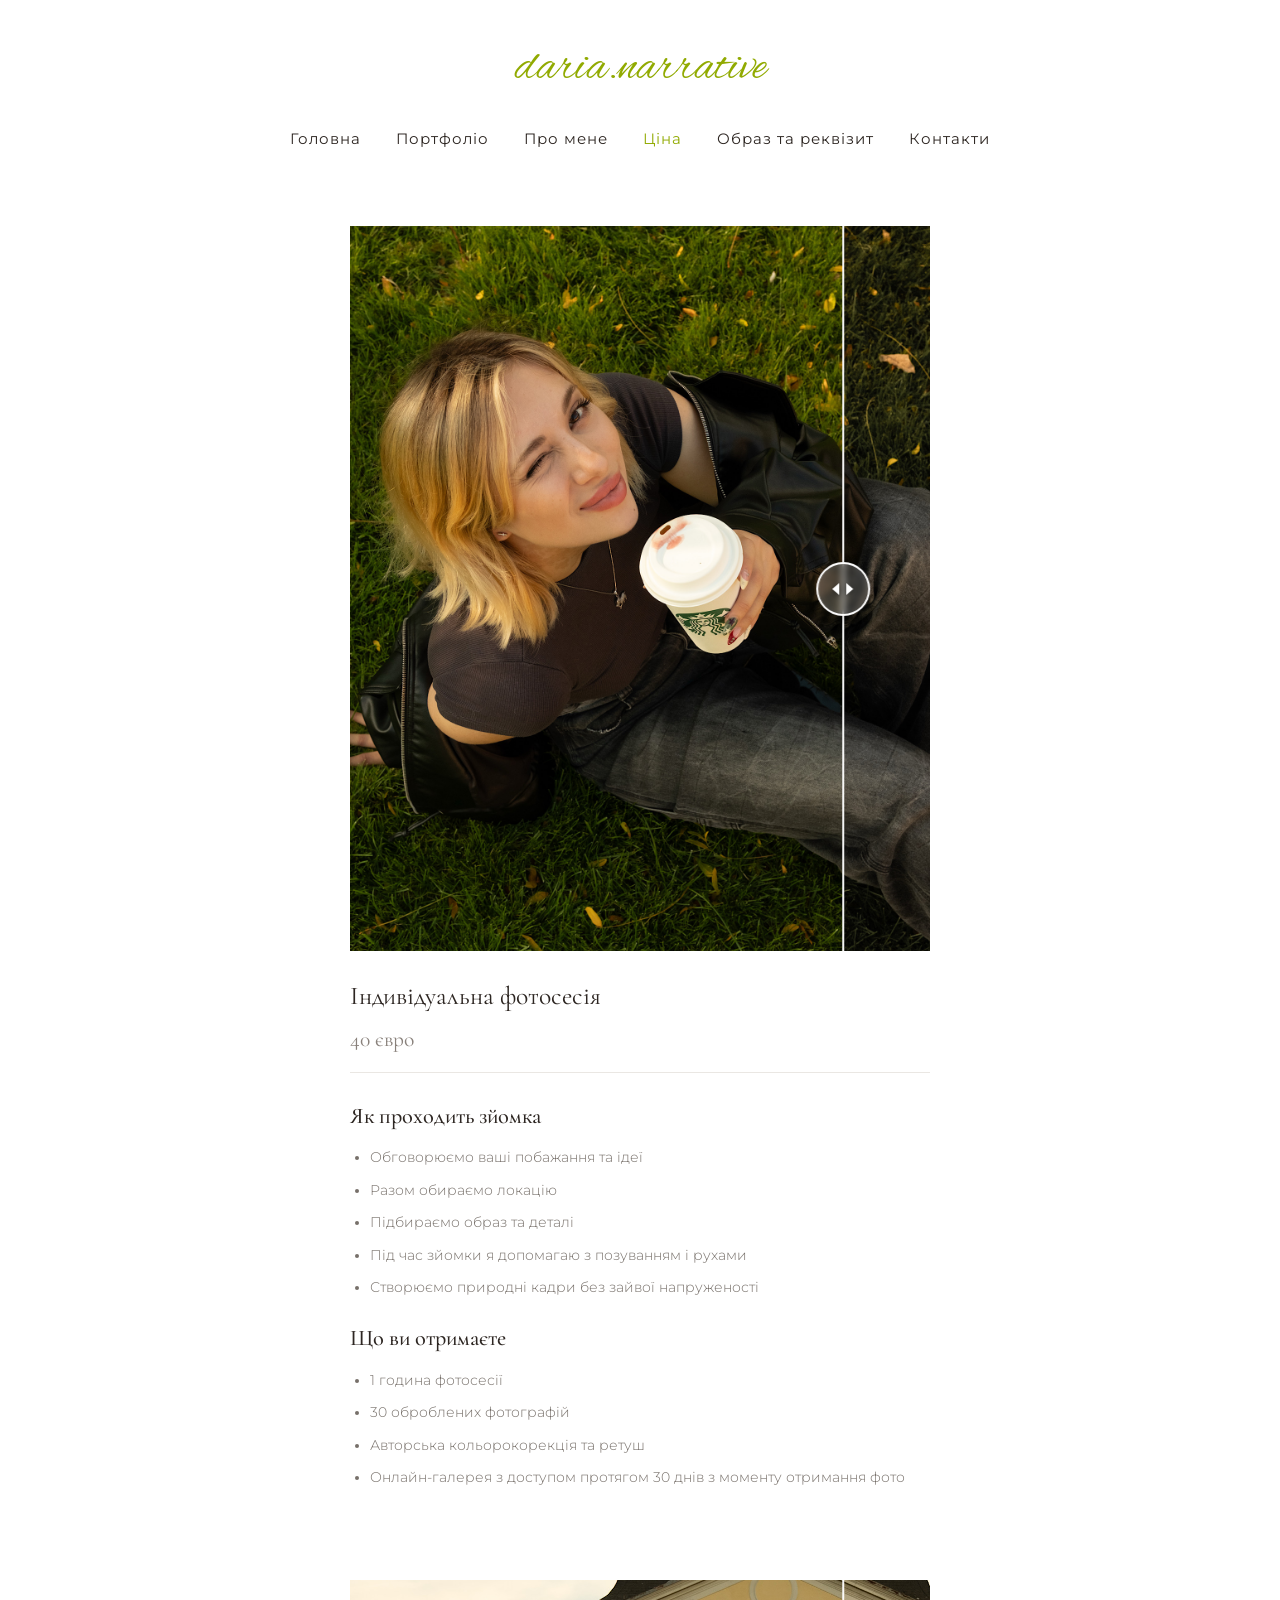
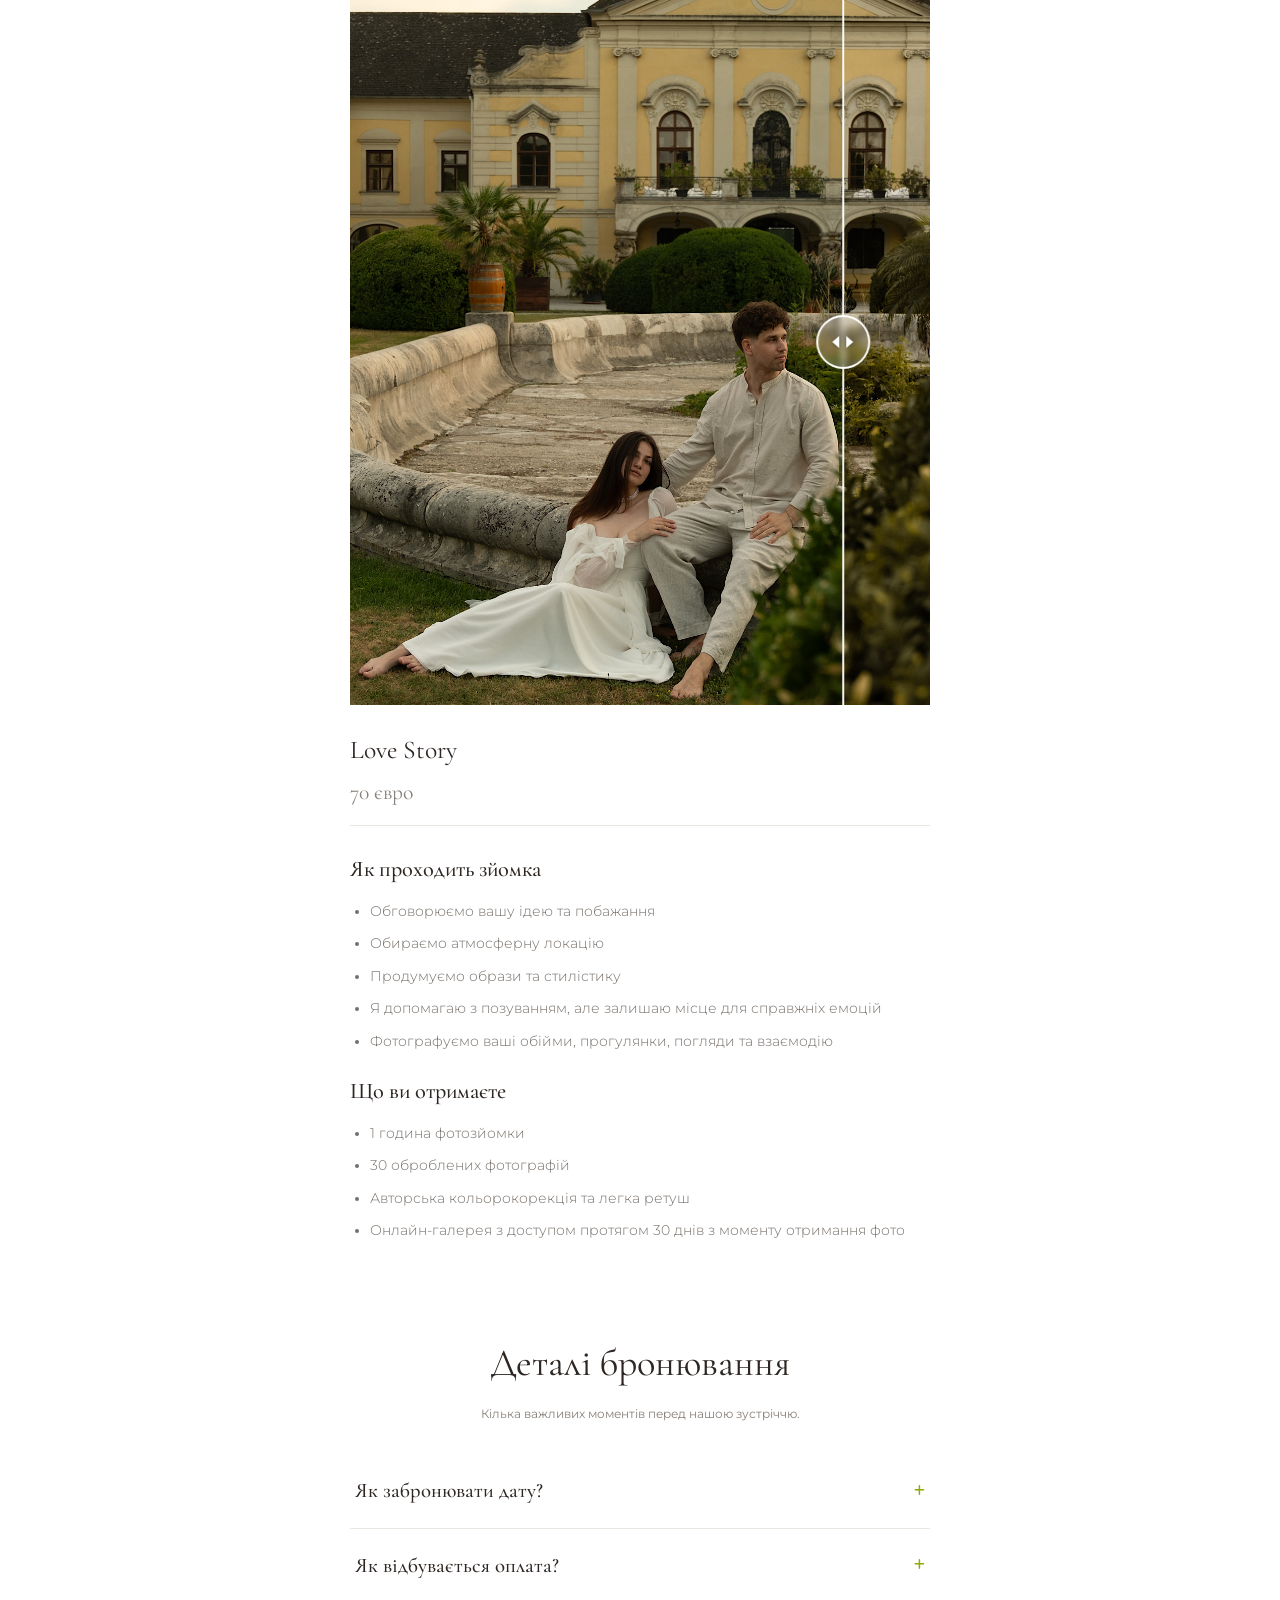
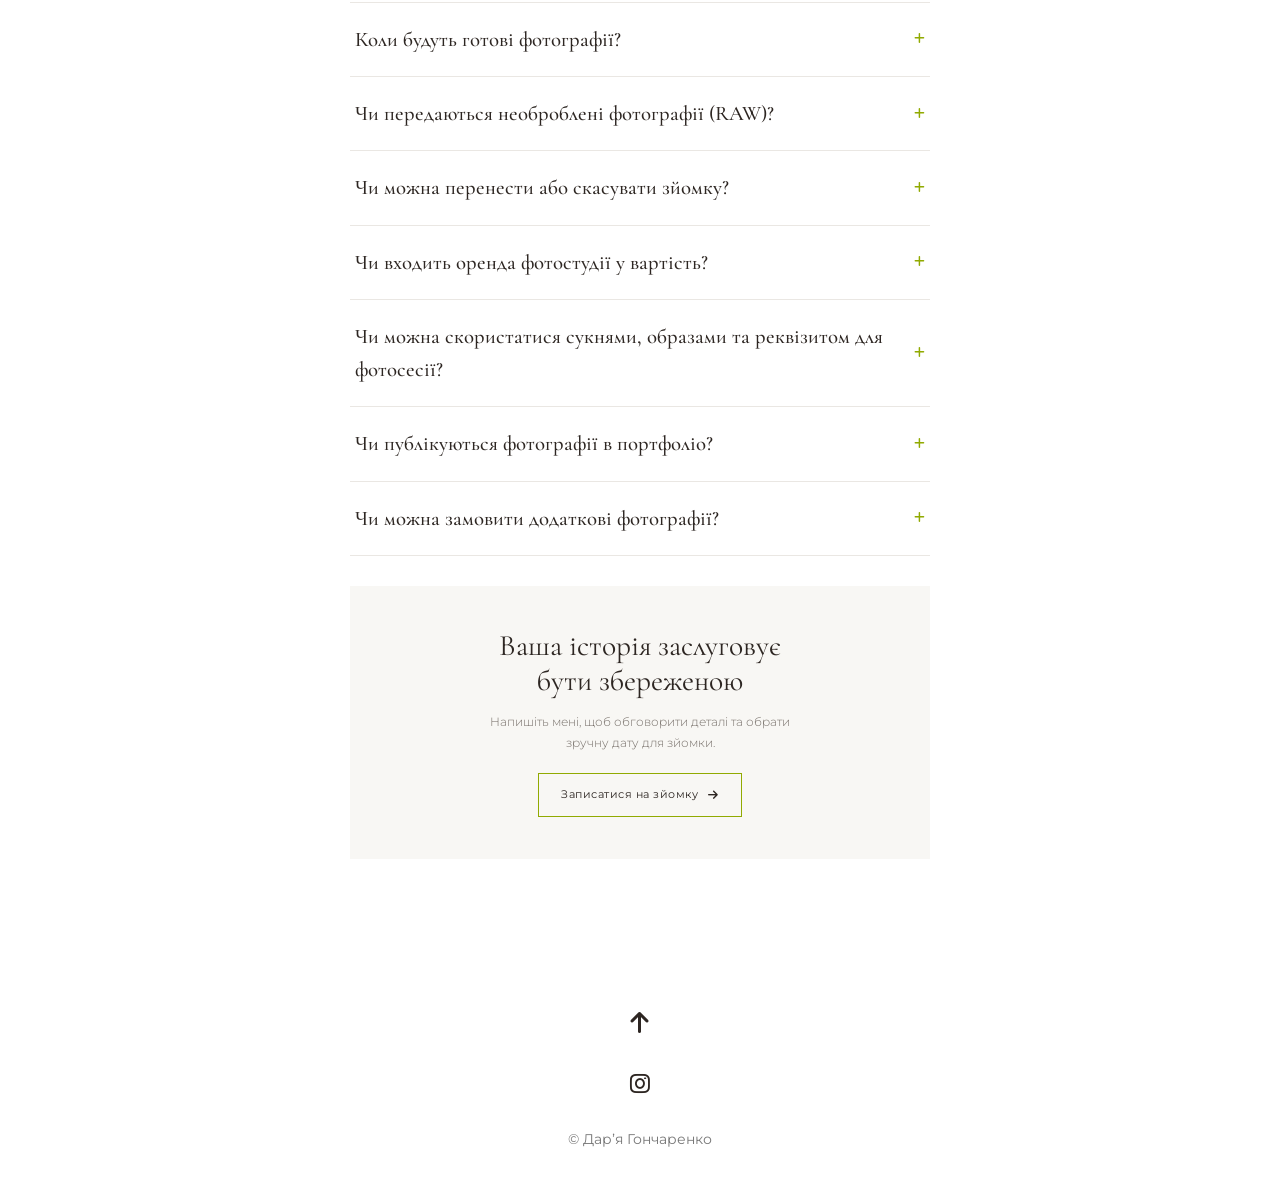
==== services.html @ 8e2edbeb "first commit" ====
<!DOCTYPE html>
<html lang="uk">
<head>
  <meta charset="UTF-8">
  <meta name="viewport" content="width=device-width, initial-scale=1.0">

  <meta name="description" content="Послуги та вартість фотозйомок Daria Narrative у Братиславі.">
  <meta name="theme-color" content="#FFFFFF">

  <title>daria.narrative — Послуги та ціни</title>

  <link rel="preconnect" href="https://fonts.googleapis.com">
  <link rel="preconnect" href="https://fonts.gstatic.com" crossorigin>

  <link href="https://fonts.googleapis.com/css2?family=Alex+Brush&family=Cormorant+Garamond:wght@400;500;600&family=Montserrat:wght@300;400;500;600&display=swap" rel="stylesheet">

  <link rel="stylesheet" href="https://cdnjs.cloudflare.com/ajax/libs/font-awesome/6.4.0/css/all.min.css">

  <link rel="stylesheet" href="services.css">
</head>

<body>

  <!-- HEADER -->
  <header class="header">
    <div class="header-container">

      <a href="index.html" class="logo">daria.narrative</a>

      <button
        class="menu-toggle"
        id="menuToggle"
        aria-label="Відкрити меню"
        aria-expanded="false"
        aria-controls="navOverlay"
      >
        <i class="fas fa-bars"></i>
      </button>

      <nav class="desktop-nav">
        <a href="index.html">Головна</a>
        <a href="portfolio.html">Портфоліо</a>
        <a href="about.html">Про мене</a>
        <a href="services.html" class="active">Ціна</a>
        <a href="dresses.html">Образ та реквізит</a>
        <a href="contacts.html">Контакти</a>
      </nav>

    </div>
  </header>

  <!-- MOBILE MENU -->
  <div class="nav-overlay" id="navOverlay">

    <button
      class="close-btn"
      id="closeMenu"
      aria-label="Закрити меню"
    >
      <i class="fas fa-times"></i>
    </button>

    <nav class="nav-links">
      <a href="index.html">Головна</a>
      <a href="portfolio.html">Портфоліо</a>
      <a href="about.html">Про мене</a>
      <a href="services.html">Ціна</a>
      <a href="dresses.html">Образ та реквізит</a>
      <a href="contacts.html">Контакти</a>
    </nav>

  </div>

  <!-- MAIN -->
  <main class="services-main">

    <!-- INDIVIDUAL PHOTOGRAPHY -->
    <section class="service-category">

      <!-- BEFORE / AFTER -->
      <div class="before-after" data-before-after>

        <img
          class="before-after__image before-after__image--after"
          src="Sofia-01-after.jpg"
          alt="Фотографія після професійної обробки"
          draggable="false"
        >

        <img
          class="before-after__image before-after__image--before"
          src="Sofia-02-before.jpg"
          alt="Оригінальна оригінальна фотографія до обробки"
          draggable="false"
        >

        <div class="before-after__divider">
          <div class="before-after__handle" aria-hidden="true">
            <span class="before-after__arrow before-after__arrow--left"></span>
            <span class="before-after__arrow before-after__arrow--right"></span>
          </div>
        </div>

        <input
          class="before-after__range"
          type="range"
          min="0"
          max="100"
          value="85"
          aria-label="Порівняти оригінальну фотографію та фотографію після обробки"
        >

      </div>

      <!-- DETAILS & PROCESS -->
      <div class="service-details-block">
        
        <div class="service-title-block">
          <div class="service-title-inline">
            <h2 class="section-title">Індивідуальна фотосесія</h2>
            <span class="category-start-price">40 євро</span>
          </div>
        </div>

        <h3 class="service-subtitle">Як проходить зйомка</h3>
        <ul class="service-list">
          <li>Обговорюємо ваші побажання та ідеї</li>
          <li>Разом обираємо локацію</li>
          <li>Підбираємо образ та деталі</li>
          <li>Під час зйомки я допомагаю з позуванням і рухами</li>
          <li>Створюємо природні кадри без зайвої напруженості</li>
        </ul>

        <h3 class="service-subtitle">Що ви отримаєте</h3>
        <ul class="service-list">
          <li>1 година фотосесії</li>
          <li>30 оброблених фотографій</li>
          <li>Авторська кольорокорекція та ретуш</li>
          <li>Онлайн-галерея з доступом протягом 30 днів з моменту отримання фото</li>
        </ul>
      </div>

    </section>

    <!-- LOVE STORY -->
    <section class="service-category">

      <!-- BEFORE / AFTER -->
      <div class="before-after" data-before-after>

        <img
          class="before-after__image before-after__image--after"
          src="Anna-before.jpg"
          alt="Романтична фотографія після обробки"
          draggable="false"
        >

        <img
          class="before-after__image before-after__image--before"
          src="Anna-after.jpg"
          alt="Оригінальна романтична фотографія до обробки"
          draggable="false"
        >

        <div class="before-after__divider">
          <div class="before-after__handle" aria-hidden="true">
            <span class="before-after__arrow before-after__arrow--left"></span>
            <span class="before-after__arrow before-after__arrow--right"></span>
          </div>
        </div>

        <input
          class="before-after__range"
          type="range"
          min="0"
          max="100"
          value="85"
          aria-label="Порівняти оригінальну фотографію та фотографію після обробки"
        >

      </div>

      <!-- DETAILS & PROCESS -->
      <div class="service-details-block">
        
        <div class="service-title-block">
          <div class="service-title-inline">
            <h2 class="section-title">Love Story</h2>
            <span class="category-start-price">70 євро</span>
          </div>
        </div>

        <h3 class="service-subtitle">Як проходить зйомка</h3>
        <ul class="service-list">
          <li>Обговорюємо вашу ідею та побажання</li>
          <li>Обираємо атмосферну локацію</li>
          <li>Продумуємо образи та стилістику</li>
          <li>Я допомагаю з позуванням, але залишаю місце для справжніх емоцій</li>
          <li>Фотографуємо ваші обійми, прогулянки, погляди та взаємодію</li>
        </ul>

        <h3 class="service-subtitle">Що ви отримаєте</h3>
        <ul class="service-list">
          <li>1 година фотозйомки</li>
          <li>30 оброблених фотографій</li>
          <li>Авторська кольорокорекція та легка ретуш</li>
          <li>Онлайн-галерея з доступом протягом 30 днів з моменту отримання фото</li>
        </ul>
      </div>
  </section>

    <!-- FAQ -->
    <section class="conditions-section">

      <h2 class="section-title">Деталі бронювання</h2>

      <p class="conditions-intro">
        Кілька важливих моментів перед нашою зустріччю.
      </p>

      <div class="faq-item">
        <div class="faq-title" role="button" tabindex="0" aria-expanded="false">
          <span>Як забронювати дату?</span>
          <i class="fas fa-plus" aria-hidden="true"></i>
        </div>
        <div class="faq-text" aria-hidden="true">
          Запис на фотосесію здійснюється через Instagram. Після узгодження дати та часу для підтвердження бронювання необхідно внести передоплату в розмірі 10 €
        </div>
      </div>

      <div class="faq-item">
        <div class="faq-title" role="button" tabindex="0" aria-expanded="false">
          <span>Як відбувається оплата?</span>
          <i class="fas fa-plus" aria-hidden="true"></i>
        </div>
        <div class="faq-text" aria-hidden="true">
          Для бронювання дати необхідно внести передоплату 10 €. Решту вартості ви оплачуєте після завершення зйомки — готівкою або переказом на картку, як вам зручніше
        </div>
      </div>

      <div class="faq-item">
        <div class="faq-title" role="button" tabindex="0" aria-expanded="false">
          <span>Коли будуть готові фотографії?</span>
          <i class="fas fa-plus" aria-hidden="true"></i>
        </div>
        <div class="faq-text" aria-hidden="true">
          Готові фотографії ви отримаєте протягом 14 днів після фотосесії через персональну онлайн-галерею. Доступ до галереї зберігається протягом 30 днів з моменту отримання фотографій
        </div>
      </div>

      <div class="faq-item">
        <div class="faq-title" role="button" tabindex="0" aria-expanded="false">
          <span>Чи передаються необроблені фотографії (RAW)?</span>
          <i class="fas fa-plus" aria-hidden="true"></i>
        </div>
        <div class="faq-text" aria-hidden="true">
          Відбір фотографій для обробки я здійснюю самостійно, орієнтуючись на якість кадру, емоції та цілісність фотосерії. Ви отримуєте готові фотографії в моєму авторському стилі. Необроблені файли (RAW) не передаються
        </div>
      </div>
<div class="faq-item">
        <div class="faq-title" role="button" tabindex="0" aria-expanded="false">
          <span>Чи можна перенести або скасувати зйомку?</span>
          <i class="fas fa-plus" aria-hidden="true"></i>
        </div>
        <div class="faq-text" aria-hidden="true">
          Перенести фотосесію можна один раз, попередивши мене не пізніше ніж за 24 години до її початку.

У разі скасування бронювання або неявки передоплата в розмірі 10 € не повертається.

Якщо перенесення або скасування відбувається з мого боку, передоплата повертається або переноситься на іншу дату за вашим бажанням
        </div>
      </div>
      <div class="faq-item">
        <div class="faq-title" role="button" tabindex="0" aria-expanded="false">
          <span>Чи входить оренда фотостудії у вартість?</span>
          <i class="fas fa-plus" aria-hidden="true"></i>
        </div>
        <div class="faq-text" aria-hidden="true">
          Оренда фотостудії не входить у вартість фотосесії та оплачується окремо. За потреби я допоможу підібрати студію відповідно до ваших побажань та забронювати зручний час
        </div>
      </div>
      
      <div class="faq-item">
        <div class="faq-title" role="button" tabindex="0" aria-expanded="false">
          <span>Чи можна скористатися сукнями, образами та реквізитом для фотосесії?</span>
          <i class="fas fa-plus" aria-hidden="true"></i>
        </div>
        <div class="faq-text" aria-hidden="true">
          Так! Усі сукні, образи та реквізит, представлені на цій сторінці, наразі доступні для вас безкоштовно. Ви можете обрати те, що вам до вподоби, та заздалегідь узгодити свій вибір під час бронювання фотосесії.
        </div>
      </div>
      
      
            <div class="faq-item">
        <div class="faq-title" role="button" tabindex="0" aria-expanded="false">
          <span>Чи публікуються фотографії в портфоліо?</span>
          <i class="fas fa-plus" aria-hidden="true"></i>
        </div>
        <div class="faq-text" aria-hidden="true">
          Фотографії можуть публікуватися в моєму портфоліо та соціальних мережах. Якщо ви не бажаєте, щоб ваші фотографії використовувалися з цією метою, будь ласка, повідомте мені про це під час бронювання
        </div>
      </div>
            <div class="faq-item">
        <div class="faq-title" role="button" tabindex="0" aria-expanded="false">
          <span>Чи можна замовити додаткові фотографії?</span>
          <i class="fas fa-plus" aria-hidden="true"></i>
        </div>
        <div class="faq-text" aria-hidden="true">
          Так, ви можете замовити додаткові фотографії понад кількість, передбачену обраним пакетом. Вартість одного додаткового обробленого фото — 1 €
        </div>
      </div>
           
    </section>

    <!-- BOOKING -->
    <section class="booking-section">

      <h2>Ваша історія заслуговує бути збереженою</h2>

      <p>
        Напишіть мені, щоб обговорити деталі
        та обрати зручну дату для зйомки.
      </p>

      <a href="contacts.html" class="booking-button">
        Записатися на зйомку
        <i class="fas fa-arrow-right"></i>
      </a>

    </section>

  </main>

  <!-- FOOTER -->

  <!-- FOOTER -->
  <footer class="footer">

    <button class="scroll-top-btn" id="scrollTop" aria-label="Нагору">
      <i class="fas fa-arrow-up"></i>
    </button>

    <div class="social-links">
      <a href="https://www.instagram.com/daria.narrative/" target="_blank" rel="noopener noreferrer" aria-label="Instagram">
        <i class="fab fa-instagram"></i>
      </a>
    </div>

    <p class="copyright">© Дарʼя Гончаренко</p>

  </footer>

  <script src="services.js"></script>

</body>
</html>
---- services.css ----
/* ========================================== */
/* 1. СКИДАННЯ ТА БАЗОВІ СТИЛІ                */
/* ========================================== */

* {
  box-sizing: border-box;
  margin: 0;
  padding: 0;
}

html {
  scroll-behavior: smooth;
}

body {
  background-color: #FFFFFF;
  color: #2D2622;
  font-family: 'Montserrat', sans-serif;
  line-height: 1.6;
  overflow-x: hidden;
}

a {
  text-decoration: none;
  color: inherit;
}

img {
  max-width: 100%;
  height: auto;
  display: block;
}

/* ========================================== */
/* 2. ШАПКА ТА МЕНЮ                           */
/* ========================================== */

.header {
  position: relative;
  width: 100%;
  background-color: #FFFFFF;
  padding: 30px 20px 20px;
  z-index: 1000;
  display: flex;
  flex-direction: column;
  align-items: center;
  justify-content: center;
}

.header-container {
  max-width: 1200px;
  margin: 0 auto;
  display: flex;
  flex-direction: column;
  align-items: center;
  justify-content: center;
  width: 100%;
}

.logo {
  font-family: 'Alex Brush', cursive;
  font-size: 3rem;
  color: #91aa01;
  text-align: center;
  margin-bottom: 20px;
}

.menu-toggle {
  display: none;
}

.desktop-nav {
  display: flex !important;
  flex-direction: row;
  list-style: none;
  gap: 35px;
  justify-content: center;
  align-items: center;
  padding: 0;
  margin: 0;
  width: 100%;
}

.desktop-nav a {
  font-size: 0.95rem;
  letter-spacing: 1px;
  color: #2D2622;
  transition: color 0.3s ease;
}

.desktop-nav a:hover,
.desktop-nav a.active {
  color: #91aa01;
}

/* ========================================== */
/* 3. МОБІЛЬНЕ МЕНЮ                           */
/* ========================================== */

.nav-overlay {
  position: fixed;
  inset: 0;
  width: 100%;
  height: 100vh;
  background-color: #FFFFFF;
  display: flex;
  flex-direction: column;
  justify-content: center;
  align-items: center;
  z-index: 3500;
  opacity: 0;
  pointer-events: none;
  transition: opacity 0.3s ease;
}

.nav-overlay.active {
  opacity: 1;
  pointer-events: all;
}

.nav-overlay .close-btn {
  position: absolute;
  top: 20px;
  right: 25px;
  background: none;
  border: none;
  font-size: 2.5rem;
  cursor: pointer;
  color: #2D2622;
}

.nav-links {
  display: flex;
  flex-direction: column;
  align-items: center;
  gap: 18px;
}

.nav-links a {
  font-family: 'Cormorant Garamond', serif;
  font-size: 1.8rem;
  letter-spacing: 1px;
  color: #2D2622;
  transition: color 0.3s ease;
}

.nav-links a:hover,
.nav-links a.active {
  color: #91aa01;
}

/* ========================================== */
/* 4. ОСНОВНА СТОРІНКА                        */
/* ========================================== */

.services-main {
  width: 100%;
  max-width: 620px;
  padding: 55px 20px 60px;
  margin: 0 auto;
  text-align: center;
}

/* ========================================== */
/* 5. ВСТУПНИЙ БЛОК                           */
/* ========================================== */

.services-intro {
  padding: 30px 0 65px;
}

.intro-label,
.booking-label {
  display: block;
  font-size: 0.65rem;
  letter-spacing: 3px;
  color: #91aa01;
  margin-bottom: 18px;
}

.main-title {
  font-family: 'Cormorant Garamond', serif;
  font-size: 3rem;
  font-weight: 400;
  line-height: 1.1;
  color: #2D2622;
}

.intro-text {
  max-width: 390px;
  margin: 20px auto 0;
  font-size: 0.9rem;
  line-height: 1.9;
  font-weight: 300;
  color: #716963;
}

.intro-line {
  width: 45px;
  height: 1px;
  background: #91aa01;
  margin: 30px auto 0;
}

/* ========================================== */
/* 6. КАТЕГОРІЇ ФОТОЗЙОМКИ                    */
/* ========================================== */

.service-category {
  margin-bottom: 90px;
  text-align: left;
}

.category-heading {
  text-align: center;
  margin-bottom: 25px;
}

.category-number {
  display: block;
  font-family: 'Cormorant Garamond', serif;
  font-size: 1rem;
  color: #91aa01;
  margin-bottom: 8px;
  letter-spacing: 2px;
}

.category-heading .section-title {
  font-family: 'Cormorant Garamond', serif;
  font-size: 2.5rem;
  font-weight: 400;
  color: #2D2622;
  margin: 0 0 10px;
}

.category-description {
  max-width: 400px;
  margin: 0 auto;
  color: #77706a;
  font-size: 0.83rem;
  line-height: 1.8;
  font-weight: 300;
}

/* ========================================== */
/* ДОДАТКОВІ БЛОКИ ОПИСУ ПРОЦЕСУ ТА УМОВ      */
/* ========================================== */

.service-details-block {
  margin: 25px 0 35px;
  text-align: left;
}

/* Блок назви та ціни як на зразку */
.service-title-block {
  text-align: left;
  margin-bottom: 25px;
  border-bottom: 1px solid #eae7e3;
  padding-bottom: 15px;
}

.service-title-inline {
  display: flex;
  flex-direction: column; /* Змінює напрямок з рядка на стовпчик */
  align-items: flex-start; /* Вирівнює все по лівому краю */
  gap: 5px; /* Невеликий відступ між назвою та ціною */
  width: 100%;
}


.service-title-block .section-title {
  font-family: 'Cormorant Garamond', serif;
  font-size: 1.6rem;
  font-weight: 400;
  color: #2D2622;
  margin: 0;
  flex: 1;
}

.category-start-price {
  font-family: 'Cormorant Garamond', serif;
  font-size: 1.35rem;
  font-weight: 400;
  color: #89817b;
  white-space: nowrap;
}

.service-subtitle {
  font-family: 'Cormorant Garamond', serif;
  font-size: 1.4rem;
  font-weight: 500;
  color: #2D2622;
  margin: 20px 0 12px;
}

.service-list {
  list-style-type: disc;
  padding-left: 20px;
  color: #77706a;
  font-size: 0.85rem;
  line-height: 1.8;
  font-weight: 300;
}

.service-list li {
  margin-bottom: 8px;
}

/* ========================================== */
/* 7. ВАРТІСТЬ ПОСЛУГ                         */
/* ========================================== */

.pricing-list {
  width: 100%;
}

.price-row {
  display: flex;
  justify-content: space-between;
  align-items: center;
  gap: 15px;
  padding: 19px 5px;
  border-bottom: 1px solid #eae7e3;
}

.price-row:first-child {
  border-top: 1px solid #eae7e3;
}

.price-details {
  text-align: left;
}

.price-details h3 {
  font-family: 'Cormorant Garamond', serif;
  font-size: 1.45rem;
  font-weight: 500;
  color: #2D2622;
  margin-bottom: 4px;
}

.price-details p {
  font-size: 0.72rem;
  color: #89817b;
  font-weight: 300;
}

.price-value {
  font-family: 'Cormorant Garamond', serif;
  font-size: 1.8rem;
  font-weight: 500;
  color: #2D2622;
  white-space: nowrap;
}

/* ========================================== */
/* 8. БЛОК ЗАПИСУ НА ЗЙОМКУ                  */
/* ========================================== */

.booking-section {
  padding: 42px 18px;
  margin: 30px 0 50px;
  background: #f8f7f4;
  text-align: center;
}

.booking-section h2 {
  font-family: 'Cormorant Garamond', serif;
  font-size: 1.85rem;
  line-height: 1.2;
  font-weight: 400;
  max-width: 320px;
  margin: 0 auto 12px;
  color: #2D2622;
}

.booking-section p {
  max-width: 300px;
  margin: 0 auto 20px;
  color: #77706a;
  font-size: 0.78rem;
  line-height: 1.7;
  font-weight: 300;
}

.booking-button {
  display: inline-flex;
  align-items: center;
  justify-content: center;
  gap: 10px;
  padding: 12px 22px;
  border: 1px solid #91aa01;
  color: #2D2622;
  background: transparent;
  font-size: 0.7rem;
  letter-spacing: 0.5px;
  transition: 0.3s ease;
}

.booking-button:hover {
  background: #91aa01;
  color: #FFFFFF;
}

.booking-button i {
  font-size: 0.7rem;
}

/* ========================================== */
/* 9. УМОВИ СПІВПРАЦІ / FAQ                  */
/* ========================================== */

.conditions-section {
  margin-top: 30px;
  text-align: left;
}

.conditions-section > .section-title {
  font-family: 'Cormorant Garamond', serif;
  text-align: center;
  font-size: 2.4rem;
  font-weight: 400;
  margin: 0 0 10px;
}

.conditions-intro {
  text-align: center;
  font-size: 0.78rem;
  color: #89817b;
  margin: 10px 0 30px;
}

.conditions-section .faq-item {
  margin-bottom: 0;
  border-bottom: 1px solid #eae7e3;
}

.conditions-section .faq-title {
  display: flex;
  justify-content: space-between;
  align-items: center;
  gap: 15px;
  padding: 20px 5px;
  font-family: 'Cormorant Garamond', serif;
  font-size: 1.3rem;
  font-weight: 500;
  color: #2D2622;
  cursor: pointer;
  user-select: none;
  -webkit-tap-highlight-color: transparent;
}

.conditions-section .faq-title:focus-visible {
  outline: 2px solid #91aa01;
  outline-offset: 4px;
}

.conditions-section .faq-title i {
  color: #91aa01;
  font-size: 0.75rem;
  flex-shrink: 0;
  transition: transform 0.3s ease;
}

.conditions-section .faq-text {
  display: block;
  max-height: 0;
  overflow: hidden;
  padding: 0 5px;
  opacity: 0;
  color: #77706a;
  font-size: 0.78rem;
  line-height: 1.8;
  font-weight: 300;
  transition:
    max-height 0.45s ease,
    opacity 0.3s ease,
    padding 0.3s ease;
}

.conditions-section .faq-item.active .faq-text {
  max-height: 500px;
  padding: 0 5px 20px;
  opacity: 1;
}

@media (prefers-reduced-motion: reduce) {
  .conditions-section .faq-text,
  .conditions-section .faq-title i {
    transition: none;
  }
}

/* ========================================== */
/* 10. КНОПКА ТА ПІДНІЖОК                    */
/* ========================================== */

.action-btn-wrapper {
  text-align: center;
  margin-top: 50px;
  margin-bottom: 20px;
}

.btn-border {
  display: inline-block;
  padding: 12px 35px;
  border: 1px solid #2D2622;
  color: #2D2622;
  background-color: #FFFFFF;
  font-size: 0.9rem;
  letter-spacing: 1px;
  transition: background 0.3s, color 0.3s;
  border-radius: 0;
}

.btn-border:hover {
  background-color: #2D2622;
  color: #FFFFFF;
}

.footer {
  padding: 40px 20px 30px;
  text-align: center;
}

.scroll-top-btn {
  background: none;
  border: none;
  font-size: 1.5rem;
  cursor: pointer;
  margin-bottom: 30px;
  color: #2D2622;
}

.social-links {
  display: flex;
  justify-content: center;
  gap: 25px;
  margin-bottom: 25px;
}

.social-links a {
  font-size: 1.4rem;
  color: #2D2622;
}

.copyright {
  font-size: 0.9rem;
  color: #777;
}

/* ========================================== */
/* 11. АДАПТИВНІСТЬ                           */
/* ========================================== */

@media (max-width: 768px) {

  .header {
    position: fixed;
    top: 0;
    left: 0;
    width: 100%;
    flex-direction: row;
    justify-content: space-between;
    align-items: center;
    padding: 15px 20px;
    background-color: rgba(255, 255, 255, 0.95);
    backdrop-filter: blur(8px);
    z-index: 3000;
  }

  .header-container {
    flex-direction: row;
    justify-content: space-between;
  }

  .logo {
    font-size: 2.2rem;
    margin-bottom: 0;
    text-align: left;
  }

  .menu-toggle {
    display: block !important;
    background: none;
    border: none;
    font-size: 1.5rem;
    cursor: pointer;
    color: #2D2622;
  }

  .desktop-nav {
    display: none !important;
  }

  .services-main {
    padding: 85px 20px 55px;
  }

  .services-intro {
    padding: 25px 0 55px;
  }

  .main-title {
    font-size: 2.55rem;
  }

  .service-category {
    margin-bottom: 75px;
  }

  .category-heading .section-title {
    font-size: 2.2rem;
  }

  .booking-section {
    padding: 40px 16px;
    margin: 25px -20px 45px;
  }

  .booking-section h2 {
    font-size: 1.8rem;
  }
}

/* ========================================== */
/* 12. МАЛЕНЬКІ ЕКРАНИ                        */
/* ========================================== */

@media (max-width: 380px) {

  .services-main {
    padding-left: 16px;
    padding-right: 16px;
  }

  .main-title {
    font-size: 2.25rem;
  }

  .category-heading .section-title {
    font-size: 2rem;
  }

  .price-details h3 {
    font-size: 1.3rem;
  }

  .price-details p {
    font-size: 0.66rem;
  }

  .price-value {
    font-size: 1.6rem;
  }
}

/* ========================================== */
/* 13. BEFORE / AFTER — НОВИЙ ПОВЗУНОК       */
/* ========================================== */

.before-after {
  --position: 85%;

  position: relative;
  width: 100%;
  aspect-ratio: 4 / 5;

  overflow: hidden;
  background: #f3f0eb;

  margin: 0 0 25px;

  user-select: none;
  -webkit-user-select: none;

  touch-action: pan-y;
}

/* ФОТОГРАФІЇ */

.before-after__image {
  position: absolute;
  inset: 0;

  width: 100%;
  height: 100%;
  max-width: none;

  object-fit: cover;
  object-position: center;

  pointer-events: none;
  -webkit-user-drag: none;
}

.before-after__image--after {
  z-index: 1;
}

.before-after__image--before {
  z-index: 2;

  clip-path: inset(
    0 calc(100% - var(--position)) 0 0
  );
}

/* ВЕРТИКАЛЬНА ЛІНІЯ */

.before-after__divider {
  position: absolute;

  z-index: 5;

  top: 0;
  bottom: 0;
  left: var(--position);

  width: 1.5px;

  background: rgba(255, 255, 255, 0.95);

  transform: translateX(-50%);

  pointer-events: none;
}

/* КРУГЛИЙ ПОВЗУНОК */

.before-after__handle {
  position: absolute;

  top: 50%;
  left: 50%;

  width: 54px;
  height: 54px;

  display: flex;
  align-items: center;
  justify-content: center;
  gap: 7px;

  transform: translate(-50%, -50%);

  border: 2px solid rgba(255, 255, 255, 0.98);
  border-radius: 50%;

  background: rgba(255, 255, 255, 0.16);

  backdrop-filter: blur(3px);
  -webkit-backdrop-filter: blur(3px);

  box-shadow:
    0 2px 12px rgba(0, 0, 0, 0.15),
    inset 0 0 8px rgba(255, 255, 255, 0.12);

  pointer-events: none;
}

/* ЛІВА СТРІЛКА */

.before-after__arrow {
  display: block;

  width: 0;
  height: 0;

  flex-shrink: 0;
}

.before-after__arrow--left {
  border-top: 6px solid transparent;
  border-bottom: 6px solid transparent;
  border-right: 7px solid #FFFFFF;

  margin-left: -2px;

  filter: drop-shadow(0 1px 2px rgba(0, 0, 0, 0.3));
}

/* ПРАВА СТРІЛКА */

.before-after__arrow--right {
  border-top: 6px solid transparent;
  border-bottom: 6px solid transparent;
  border-left: 7px solid #FFFFFF;

  margin-right: -2px;

  filter: drop-shadow(0 1px 2px rgba(0, 0, 0, 0.3));
}

/* ПРОЗОРИЙ ПОВЗУНОК */

.before-after__range {
  position: absolute;

  z-index: 10;

  inset: 0;

  width: 100%;
  height: 100%;

  margin: 0;
  padding: 0;

  opacity: 0;

  cursor: ew-resize;

  -webkit-appearance: none;
  appearance: none;

  touch-action: pan-y;
}

.before-after__range:focus-visible {
  outline: 2px solid #91aa01;
  outline-offset: -4px;
}

/* ЕФЕКТ ПРИ НАВЕДЕННІ */

@media (hover: hover) {

  .before-after__handle {
    transition:
      background 0.25s ease,
      box-shadow 0.25s ease;
  }

  .before-after:hover .before-after__handle {
    background: rgba(255, 255, 255, 0.25);

    box-shadow:
      0 3px 16px rgba(0, 0, 0, 0.2),
      inset 0 0 10px rgba(255, 255, 255, 0.2);
  }

}

/* МОБІЛЬНА ВЕРСІЯ */

@media (max-width: 600px) {

  .before-after {
    aspect-ratio: 4 / 5;
    margin-bottom: 25px;
  }

  .before-after__handle {
    width: 48px;
    height: 48px;
    gap: 6px;
  }

  .before-after__arrow--left {
    border-top-width: 5px;
    border-bottom-width: 5px;
    border-right-width: 6px;
  }

  .before-after__arrow--right {
    border-top-width: 5px;
    border-bottom-width: 5px;
    border-left-width: 6px;
  }

}

/* ========================================== */
/* 14. ПОВАГА ДО НАЛАШТУВАНЬ АНІМАЦІЇ        */
/* ========================================== */

@media (prefers-reduced-motion: reduce) {

  .before-after *,
  .before-after *::before,
  .before-after *::after {
    animation: none !important;
    transition: none !important;
  }

}
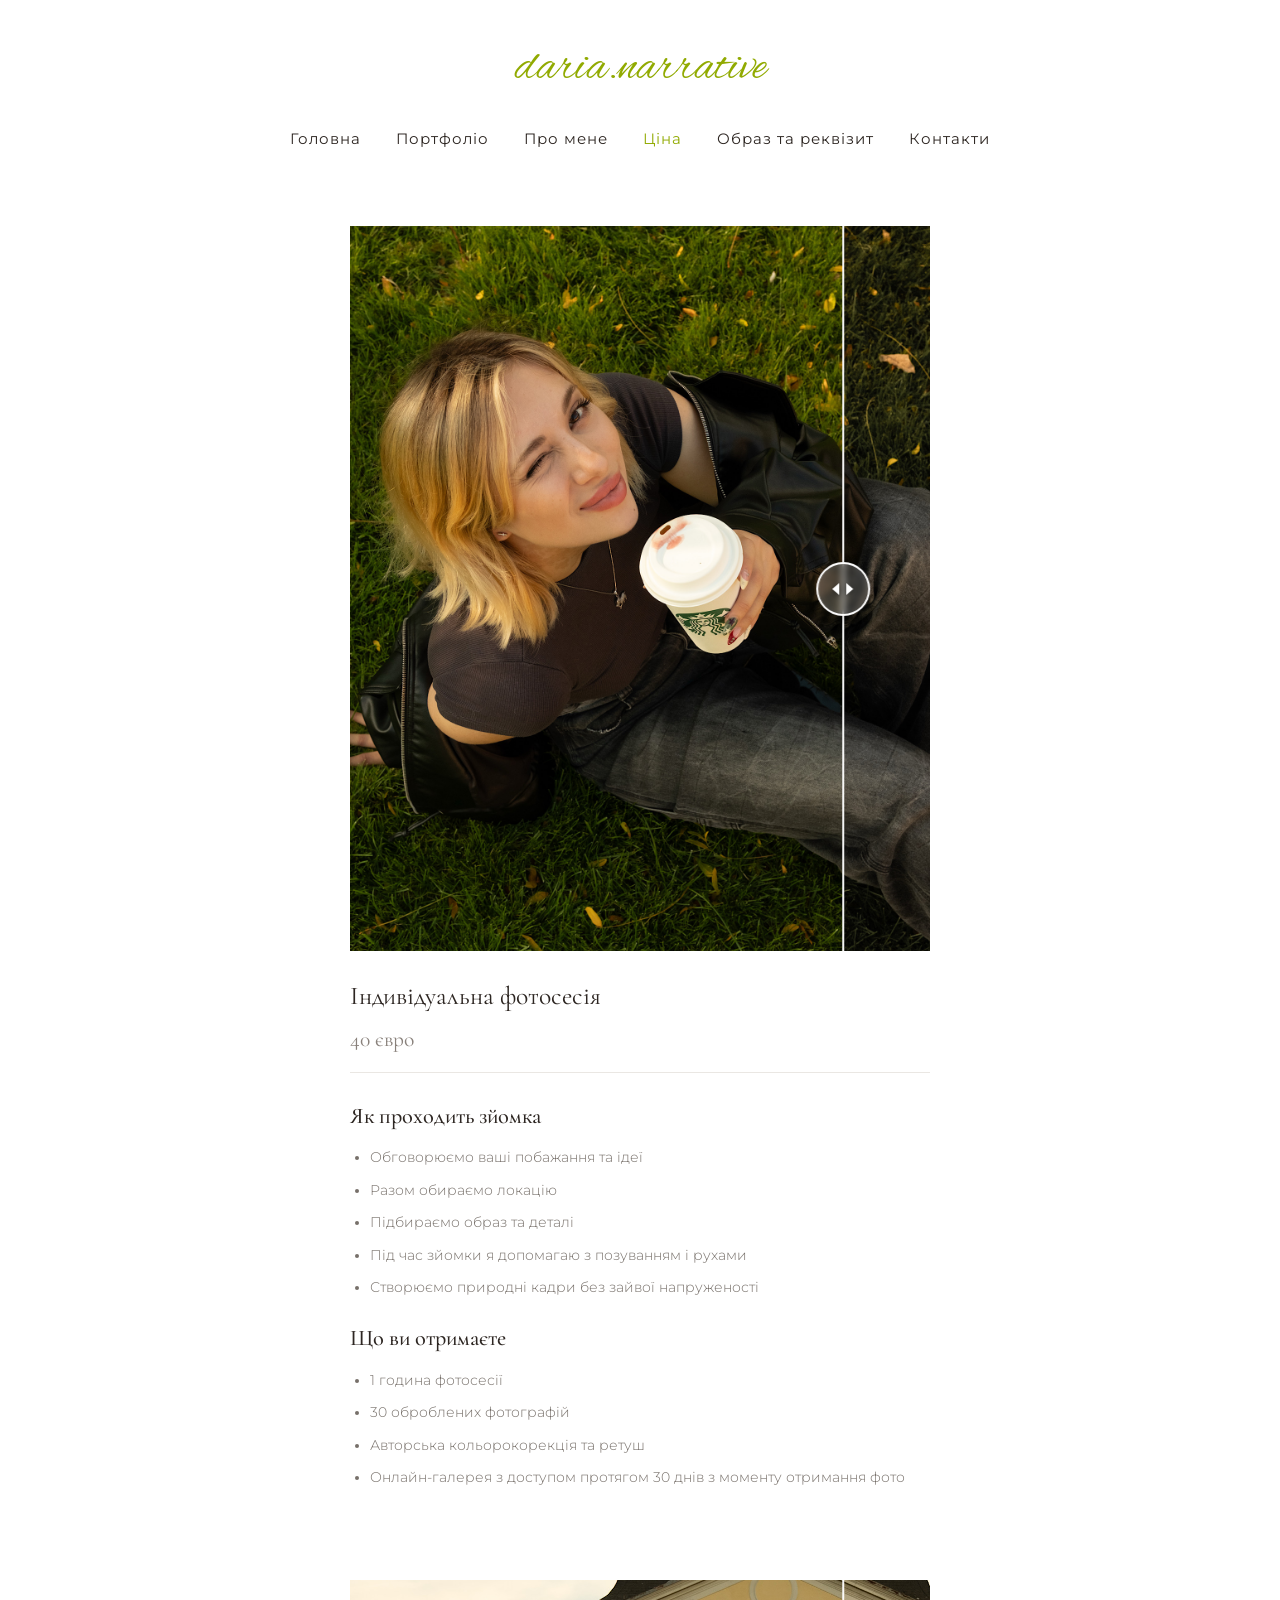
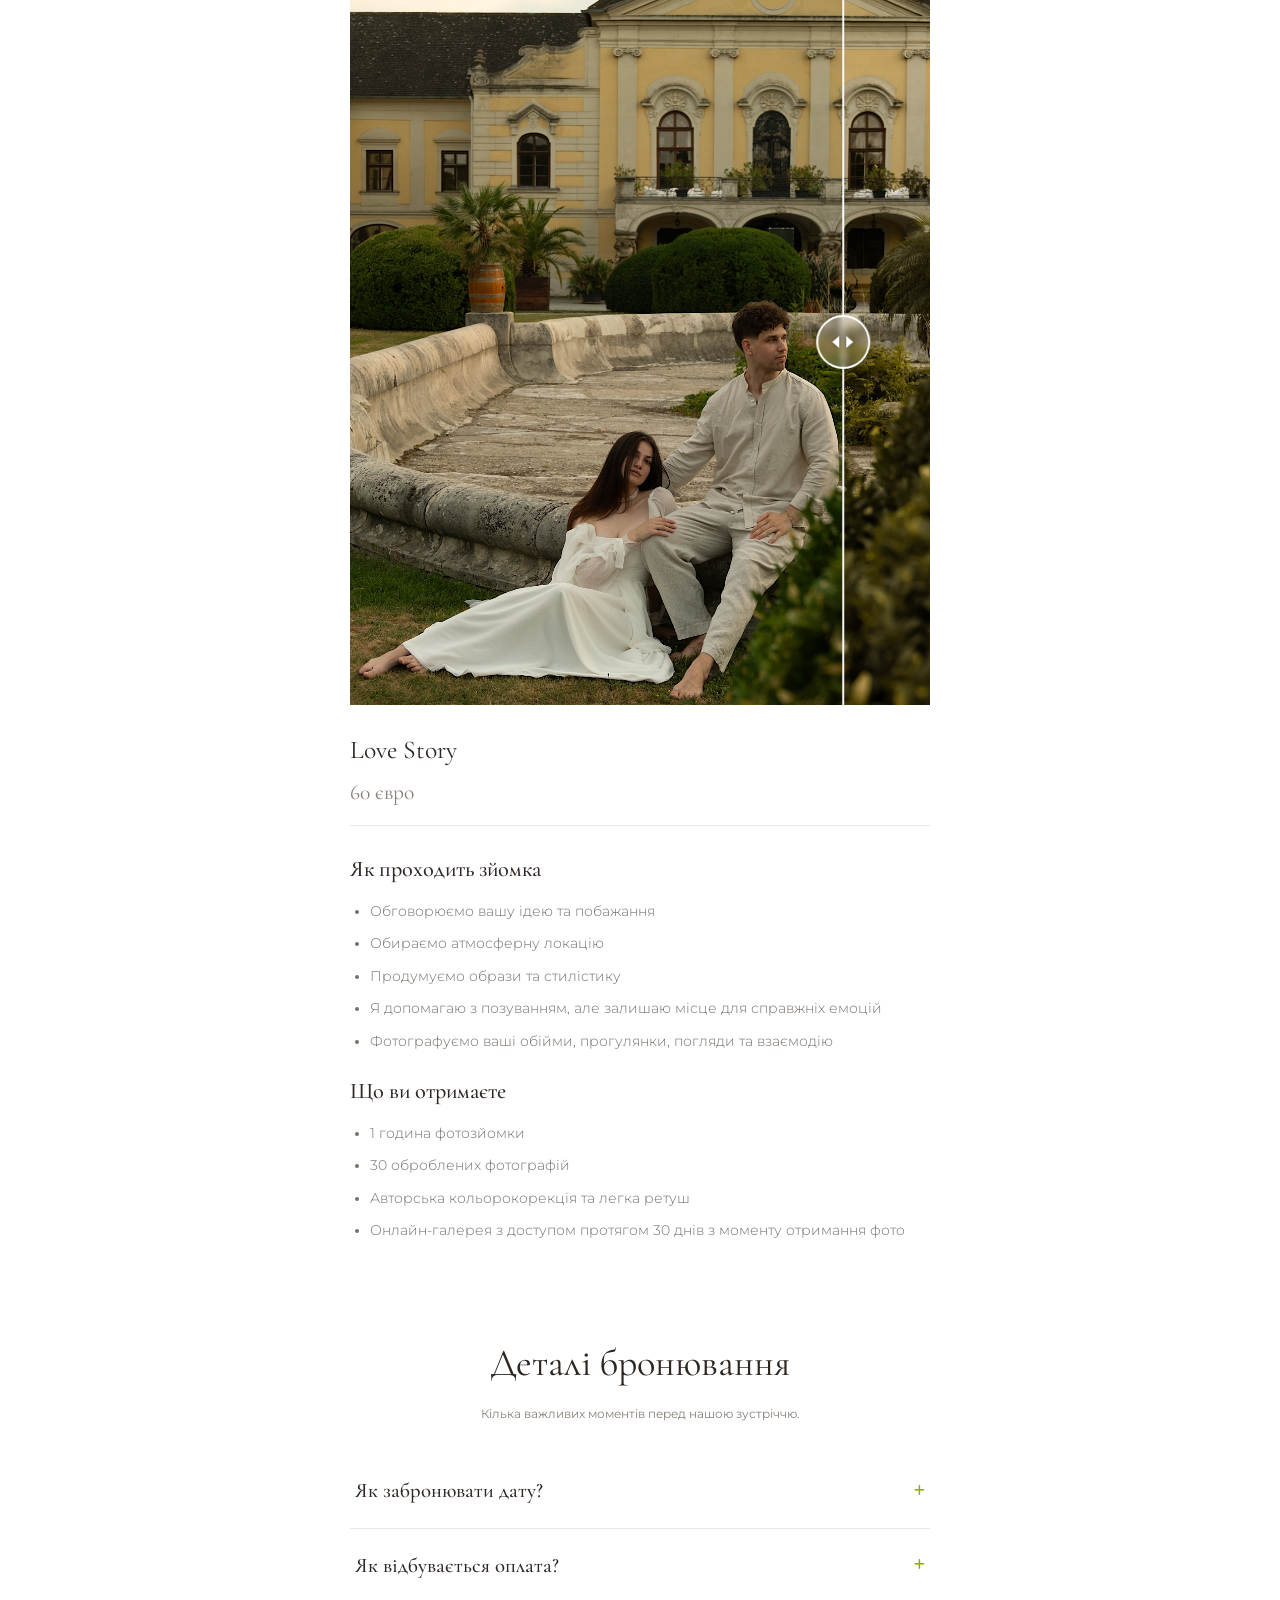
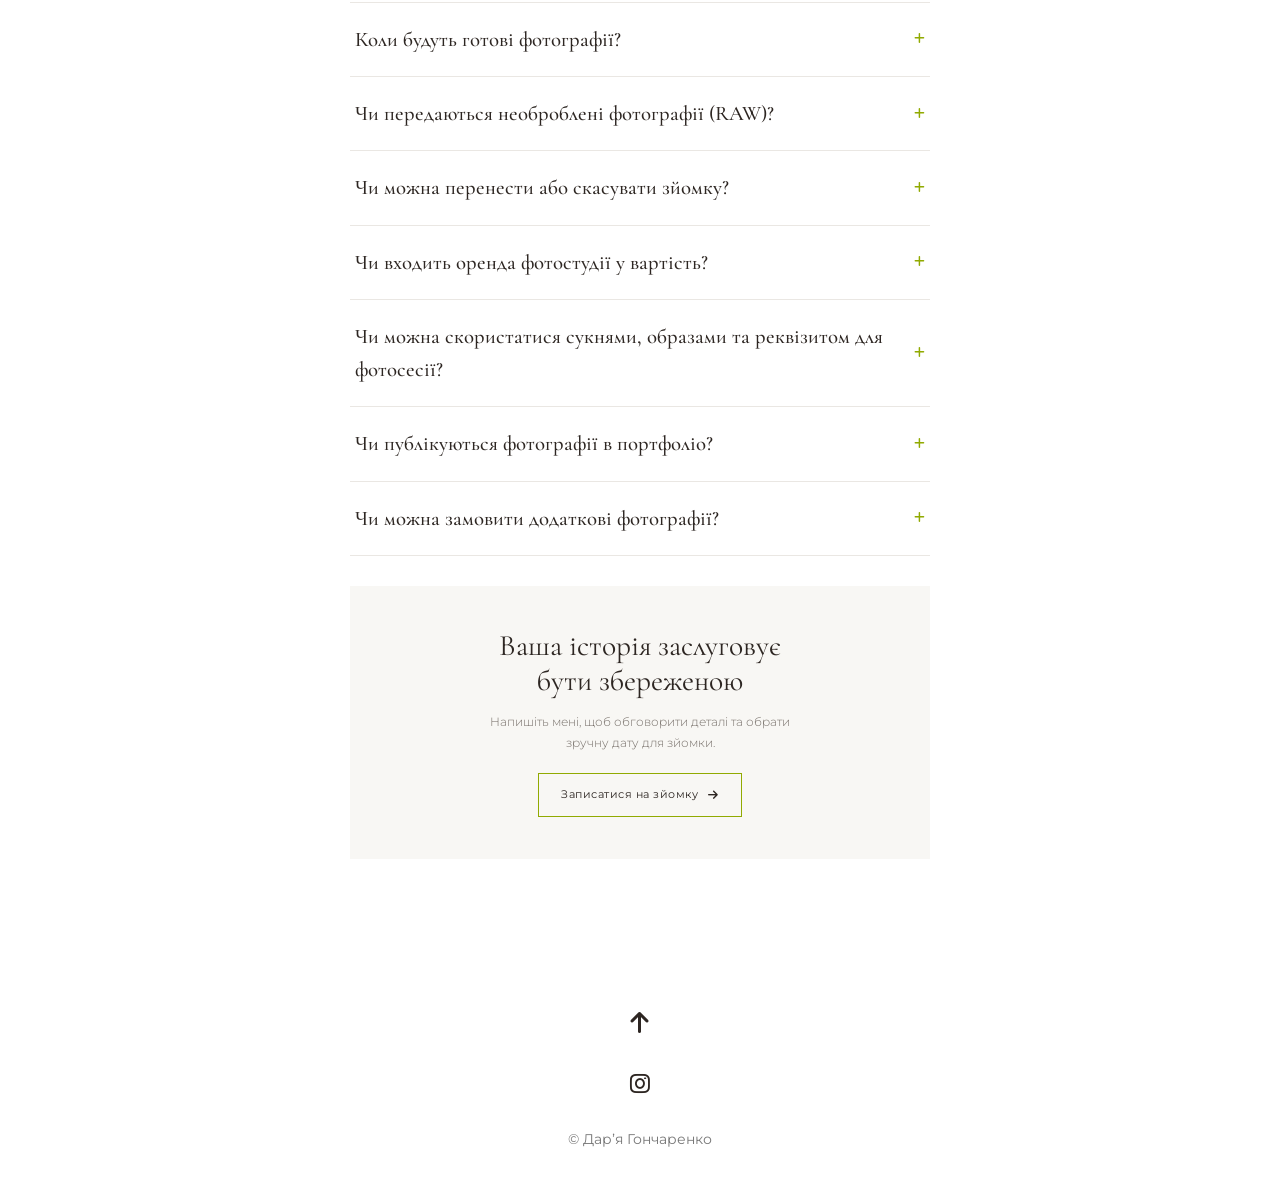
==== commit 4656cc46: "Оновив ціну Love Story та FAQ" ====
--- a/services.html
+++ b/services.html
@@ -186,7 +186,7 @@
         <div class="service-title-block">
           <div class="service-title-inline">
             <h2 class="section-title">Love Story</h2>
-            <span class="category-start-price">70 євро</span>
+            <span class="category-start-price">60 євро</span>
           </div>
         </div>
 
@@ -286,7 +286,7 @@
           <i class="fas fa-plus" aria-hidden="true"></i>
         </div>
         <div class="faq-text" aria-hidden="true">
-          Так! Усі сукні, образи та реквізит, представлені на цій сторінці, наразі доступні для вас безкоштовно. Ви можете обрати те, що вам до вподоби, та заздалегідь узгодити свій вибір під час бронювання фотосесії.
+          На цій сторінці ви знайдете сукні, образи та реквізит для ваших фотосесій. Деякі з них доступні безкоштовно, інші за додаткову оплату. Оберіть те, що вам до вподоби, та заздалегідь узгодьте свій вибір під час бронювання фотосесії
         </div>
       </div>
       
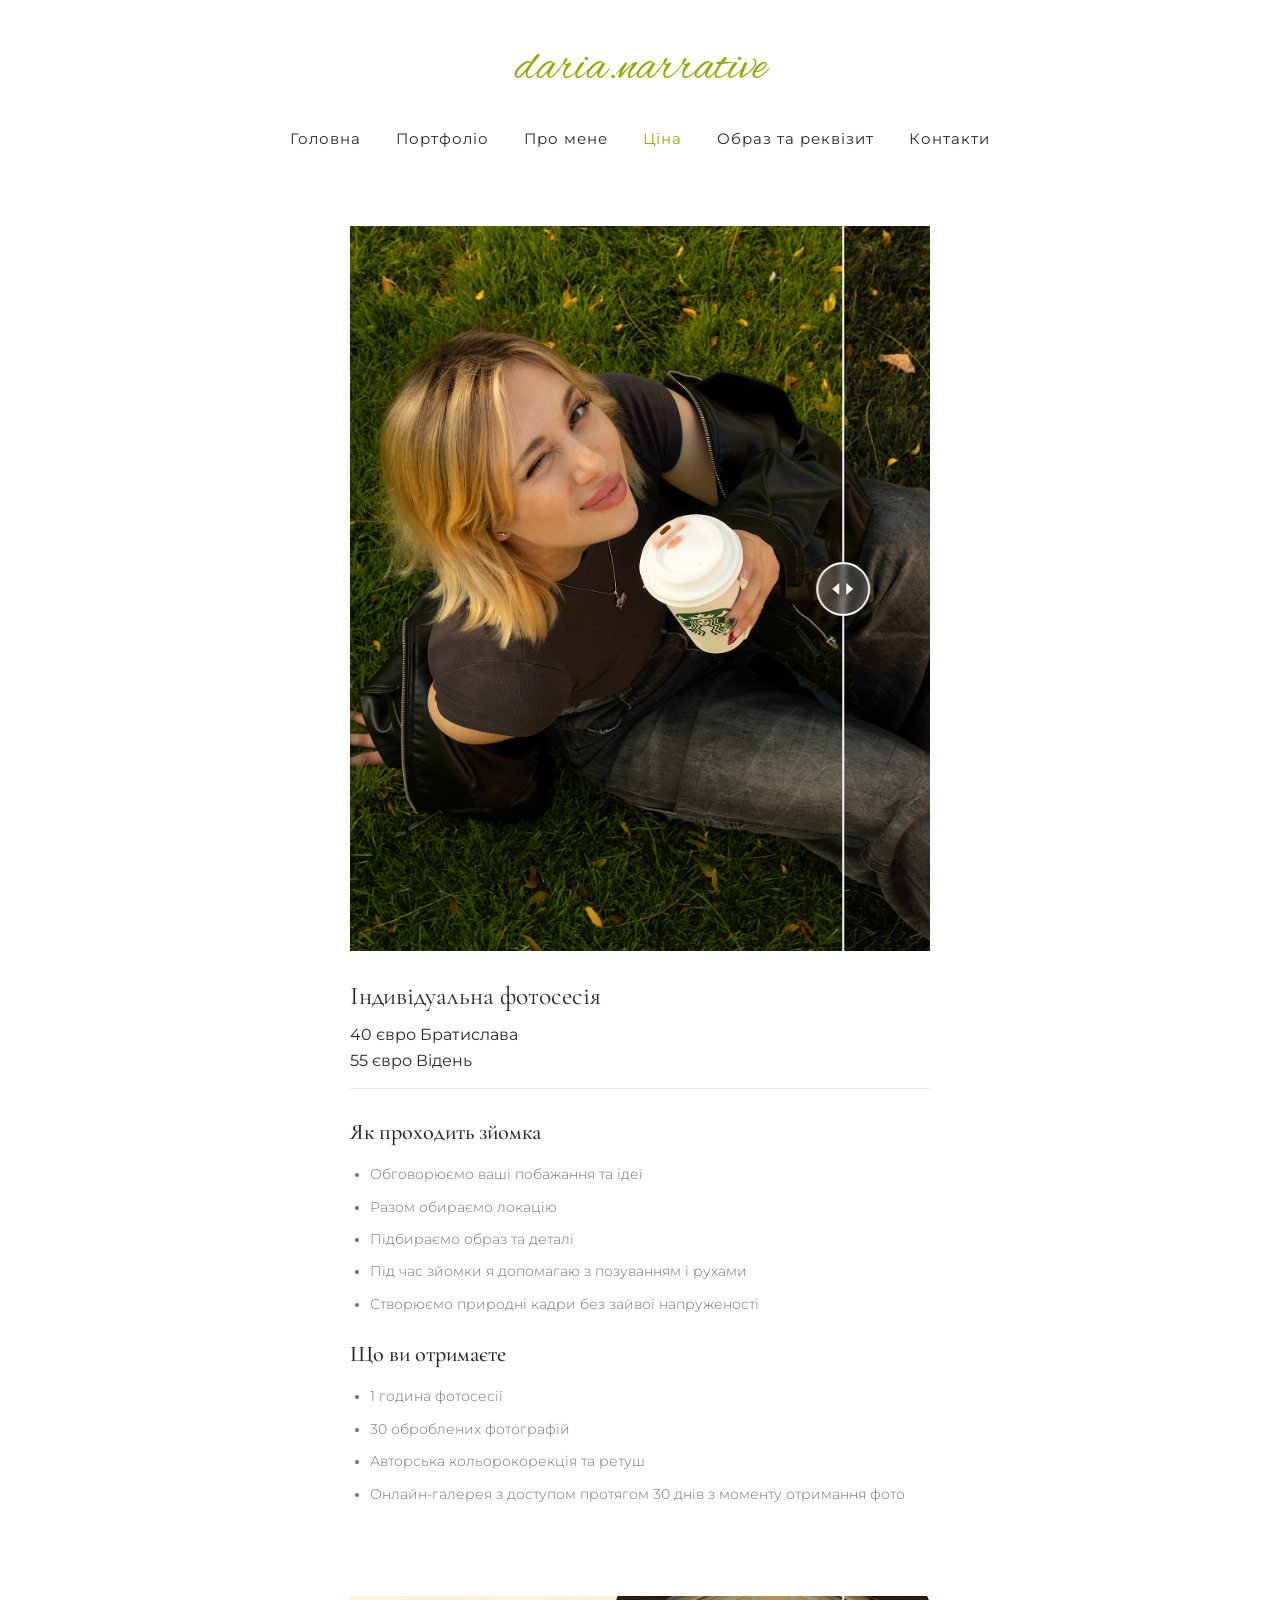
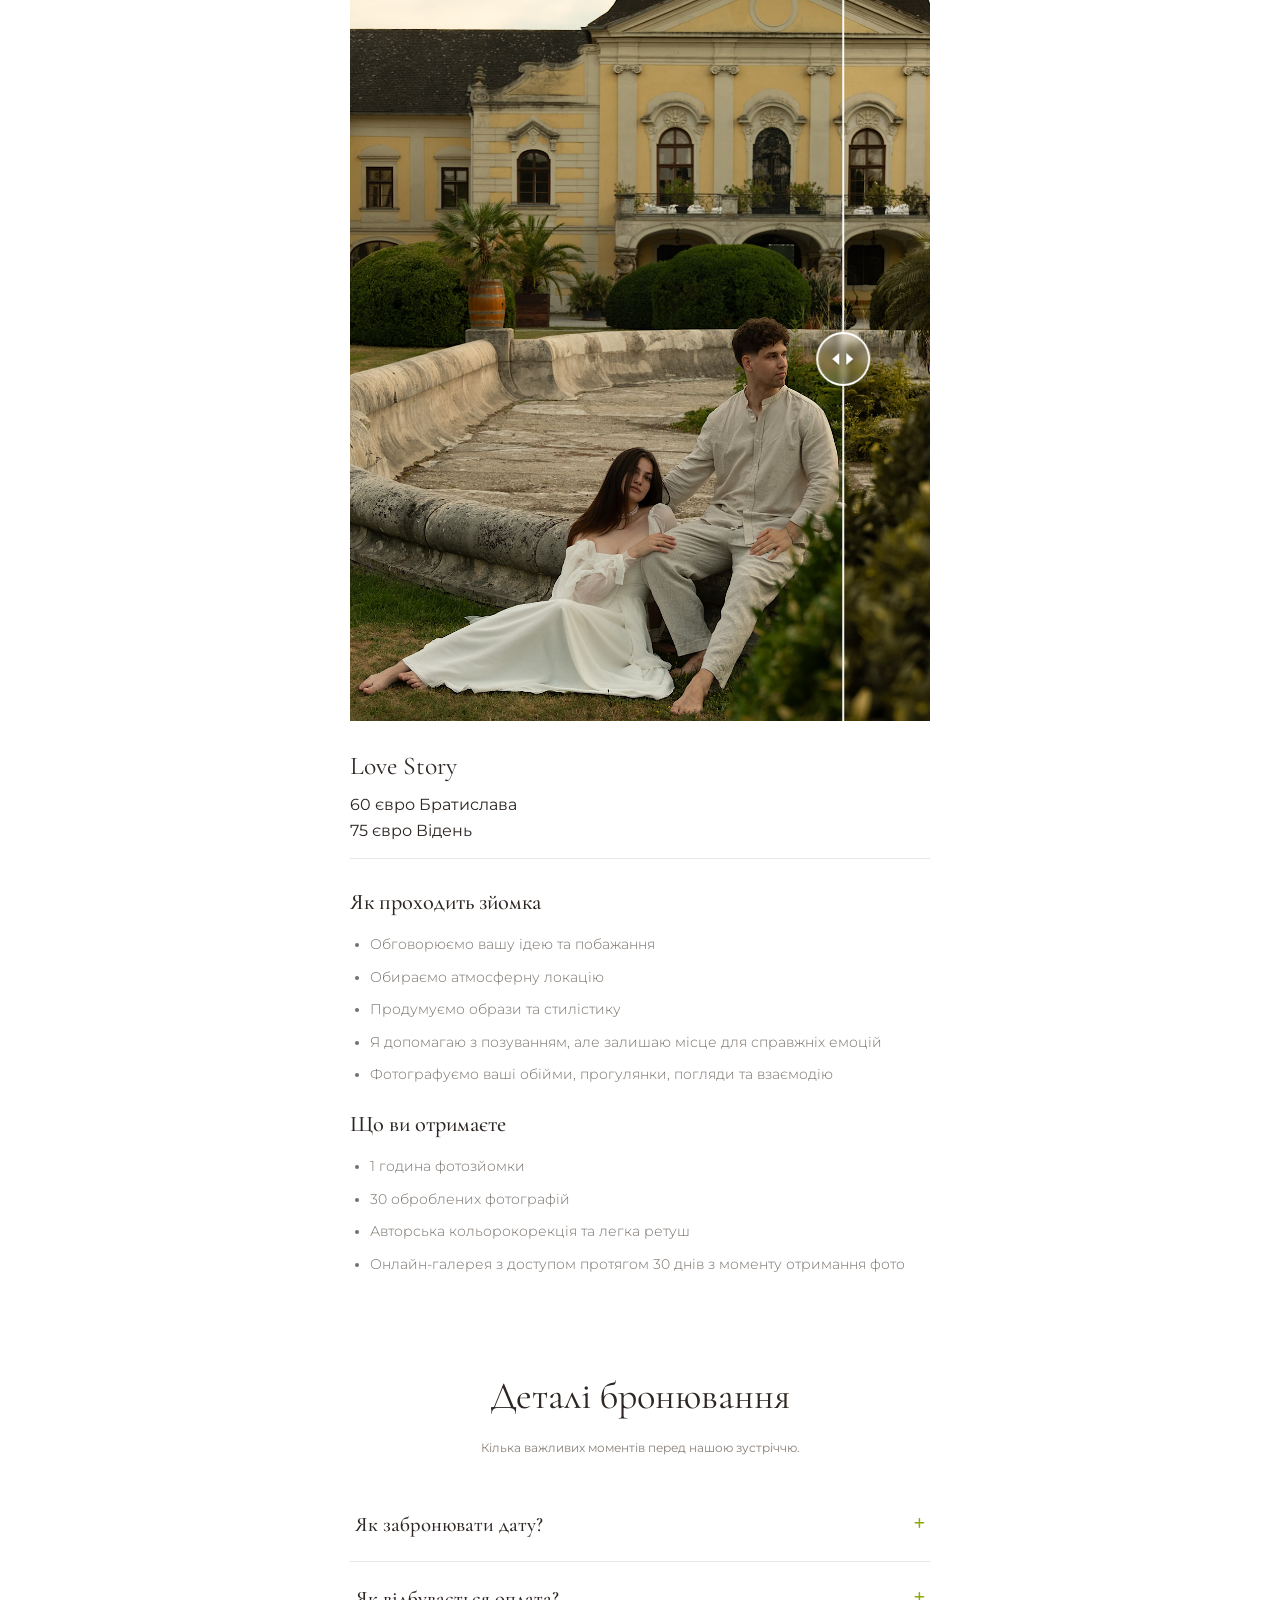
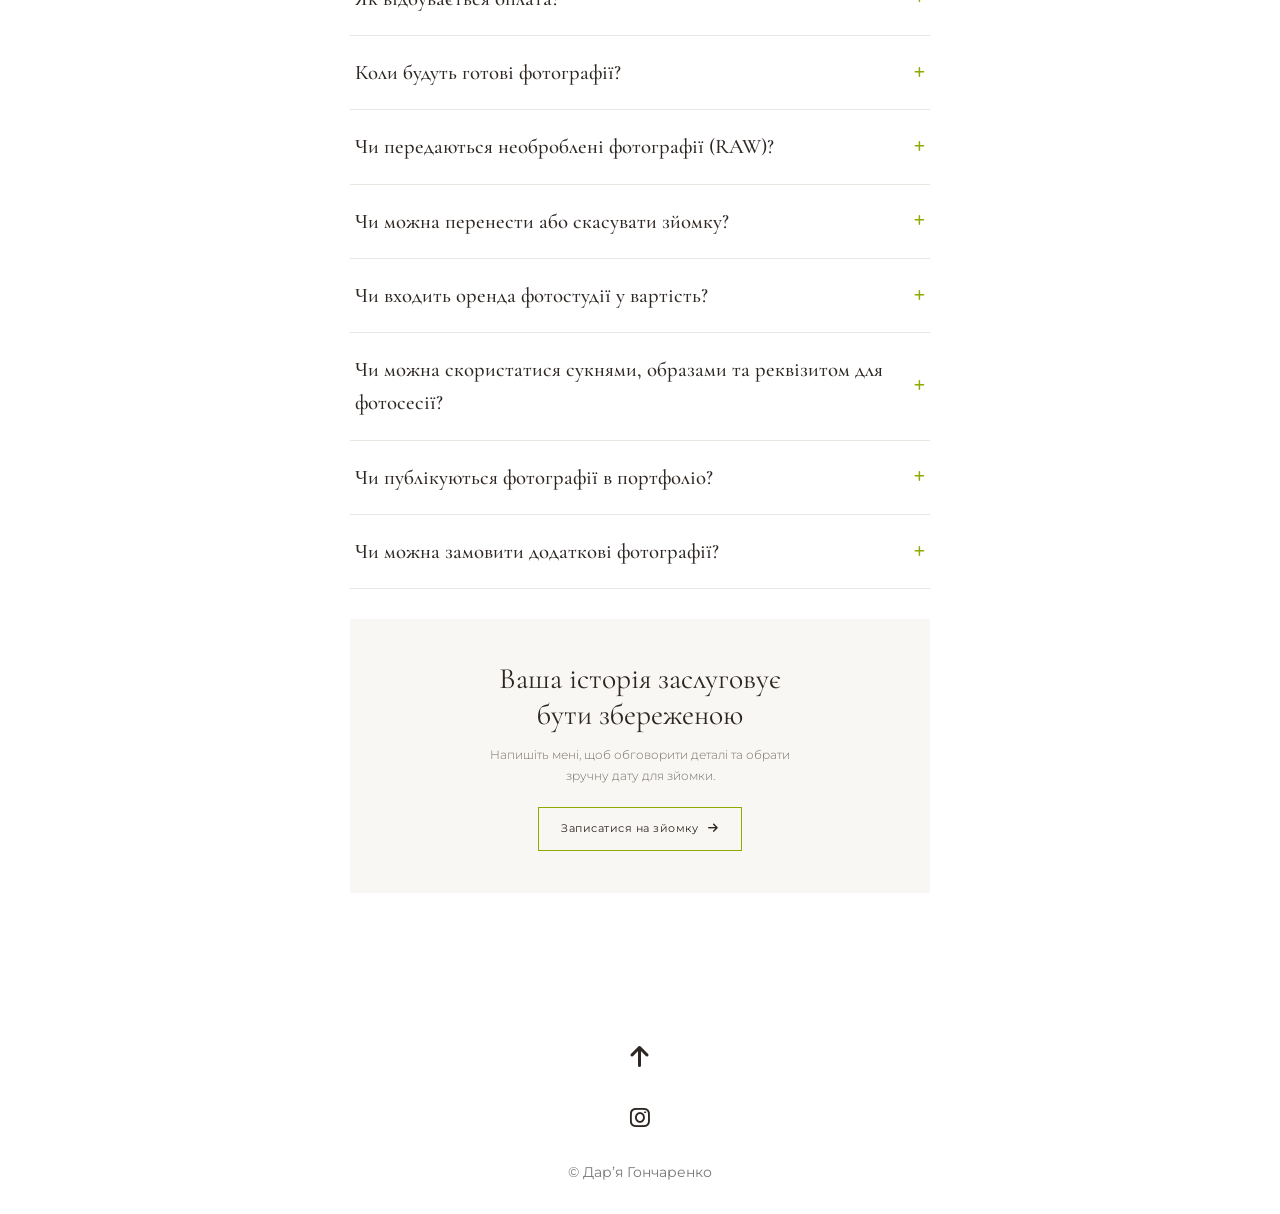
==== commit 78e1b6b6: "Додав ціни для Братислави та Відня, оновив стилі" ====
--- a/services.html
+++ b/services.html
@@ -4,7 +4,7 @@
   <meta charset="UTF-8">
   <meta name="viewport" content="width=device-width, initial-scale=1.0">
 
-  <meta name="description" content="Послуги та вартість фотозйомок Daria Narrative у Братиславі.">
+  <meta name="description" content="Послуги та вартість фотозйомок Daria Narrative у Братиславі та Відні.">
   <meta name="theme-color" content="#FFFFFF">
 
   <title>daria.narrative — Послуги та ціни</title>
@@ -90,7 +90,7 @@
         <img
           class="before-after__image before-after__image--before"
           src="Sofia-02-before.jpg"
-          alt="Оригінальна оригінальна фотографія до обробки"
+          alt="Оригінальна фотографія до обробки"
           draggable="false"
         >
 
@@ -118,7 +118,20 @@
         <div class="service-title-block">
           <div class="service-title-inline">
             <h2 class="section-title">Індивідуальна фотосесія</h2>
-            <span class="category-start-price">40 євро</span>
+            
+            <!-- Стильна двомісна ціна -->
+            <div class="price-list">
+              <div class="price-item">
+                <span class="price-amount">40 євро</span>
+                <span class="price-city">Братислава</span>
+              </div>
+              <span class="price-divider"></span>
+              <div class="price-item">
+                <span class="price-amount">55 євро</span>
+                <span class="price-city">Відень</span>
+              </div>
+            </div>
+
           </div>
         </div>
 
@@ -186,7 +199,20 @@
         <div class="service-title-block">
           <div class="service-title-inline">
             <h2 class="section-title">Love Story</h2>
-            <span class="category-start-price">60 євро</span>
+
+            <!-- Стильна двомісна ціна для Love Story -->
+            <div class="price-list">
+              <div class="price-item">
+                <span class="price-amount">60 євро</span>
+                <span class="price-city">Братислава</span>
+              </div>
+              <span class="price-divider"></span>
+              <div class="price-item">
+                <span class="price-amount">75 євро</span>
+                <span class="price-city">Відень</span>
+              </div>
+            </div>
+
           </div>
         </div>
 
@@ -207,7 +233,7 @@
           <li>Онлайн-галерея з доступом протягом 30 днів з моменту отримання фото</li>
         </ul>
       </div>
-  </section>
+    </section>
 
     <!-- FAQ -->
     <section class="conditions-section">
@@ -224,7 +250,16 @@
           <i class="fas fa-plus" aria-hidden="true"></i>
         </div>
         <div class="faq-text" aria-hidden="true">
-          Запис на фотосесію здійснюється через Instagram. Після узгодження дати та часу для підтвердження бронювання необхідно внести передоплату в розмірі 10 €
+          <ol class="faq-steps">
+            <li>Напишіть мені в <a href="https://www.instagram.com/daria.narrative/" target="_blank" rel="noopener noreferrer">Instagram</a>, щоб узгодити місто, дату та зручний час фотосесії.</li>
+            <li>
+              Після узгодження всіх деталей для підтвердження запису необхідно внести передоплату:
+              <ul class="faq-sublist">
+                <li>Братислава — <strong>10 €</strong></li>
+                <li>Відень — <strong>20 €</strong></li>
+              </ul>
+            </li>
+            <li>Після отримання передоплати дата та час вважаються заброньованими за вами</li>
         </div>
       </div>
 
@@ -234,7 +269,7 @@
           <i class="fas fa-plus" aria-hidden="true"></i>
         </div>
         <div class="faq-text" aria-hidden="true">
-          Для бронювання дати необхідно внести передоплату 10 €. Решту вартості ви оплачуєте після завершення зйомки — готівкою або переказом на картку, як вам зручніше
+          Передоплата зараховується до загальної вартості фотосесії. Решту суми ви оплачуєте після завершення зйомки — готівкою або переказом на картку, як вам зручніше
         </div>
       </div>
 
@@ -244,7 +279,7 @@
           <i class="fas fa-plus" aria-hidden="true"></i>
         </div>
         <div class="faq-text" aria-hidden="true">
-          Готові фотографії ви отримаєте протягом 14 днів після фотосесії через персональну онлайн-галерею. Доступ до галереї зберігається протягом 30 днів з моменту отримання фотографій
+          Готові фотографії ви отримаєте протягом 14 днів після фотосесії через персональну онлайн-галерею. Доступ до галереї зберігається протягом 30 днів з моменту отримання фотографій.
         </div>
       </div>
 
@@ -254,29 +289,31 @@
           <i class="fas fa-plus" aria-hidden="true"></i>
         </div>
         <div class="faq-text" aria-hidden="true">
-          Відбір фотографій для обробки я здійснюю самостійно, орієнтуючись на якість кадру, емоції та цілісність фотосерії. Ви отримуєте готові фотографії в моєму авторському стилі. Необроблені файли (RAW) не передаються
-        </div>
-      </div>
-<div class="faq-item">
+          Відбір фотографій для обробки я здійснюю самостійно, орієнтуючись на якість кадру, емоції та цілісність фотосерії. Ви отримуєте готові фотографії в моєму авторському стилі. Необроблені файли (RAW) не передаються.
+        </div>
+      </div>
+
+      <div class="faq-item">
         <div class="faq-title" role="button" tabindex="0" aria-expanded="false">
           <span>Чи можна перенести або скасувати зйомку?</span>
           <i class="fas fa-plus" aria-hidden="true"></i>
         </div>
         <div class="faq-text" aria-hidden="true">
           Перенести фотосесію можна один раз, попередивши мене не пізніше ніж за 24 години до її початку.
-
-У разі скасування бронювання або неявки передоплата в розмірі 10 € не повертається.
-
-Якщо перенесення або скасування відбувається з мого боку, передоплата повертається або переноситься на іншу дату за вашим бажанням
-        </div>
-      </div>
+          <br><br>
+          У разі скасування бронювання або неявки внесена передоплата не повертається.
+          <br><br>
+          Якщо перенесення або скасування відбувається з мого боку, передоплата повертається або переноситься на іншу дату за вашим бажанням.
+        </div>
+      </div>
+
       <div class="faq-item">
         <div class="faq-title" role="button" tabindex="0" aria-expanded="false">
           <span>Чи входить оренда фотостудії у вартість?</span>
           <i class="fas fa-plus" aria-hidden="true"></i>
         </div>
         <div class="faq-text" aria-hidden="true">
-          Оренда фотостудії не входить у вартість фотосесії та оплачується окремо. За потреби я допоможу підібрати студію відповідно до ваших побажань та забронювати зручний час
+          Оренда фотостудії не входить у вартість фотосесії та оплачується окремо. За потреби я допоможу підібрати студію відповідно до ваших побажань та забронювати зручний час.
         </div>
       </div>
       
@@ -286,27 +323,29 @@
           <i class="fas fa-plus" aria-hidden="true"></i>
         </div>
         <div class="faq-text" aria-hidden="true">
-          На цій сторінці ви знайдете сукні, образи та реквізит для ваших фотосесій. Деякі з них доступні безкоштовно, інші за додаткову оплату. Оберіть те, що вам до вподоби, та заздалегідь узгодьте свій вибір під час бронювання фотосесії
+          Так! На цій сторінці представлені сукні, образи та реквізит, які ви можете обрати для своєї фотосесії. Частина з них доступна безкоштовно, а деякі сукні та образи передбачають додаткову оплату.
+
+Ви можете заздалегідь ознайомитися з доступними варіантами та узгодити свій вибір під час бронювання фотосесії.
         </div>
       </div>
       
-      
-            <div class="faq-item">
+      <div class="faq-item">
         <div class="faq-title" role="button" tabindex="0" aria-expanded="false">
           <span>Чи публікуються фотографії в портфоліо?</span>
           <i class="fas fa-plus" aria-hidden="true"></i>
         </div>
         <div class="faq-text" aria-hidden="true">
-          Фотографії можуть публікуватися в моєму портфоліо та соціальних мережах. Якщо ви не бажаєте, щоб ваші фотографії використовувалися з цією метою, будь ласка, повідомте мені про це під час бронювання
-        </div>
-      </div>
-            <div class="faq-item">
+          Фотографії можуть публікуватися в моєму портфоліо та соціальних мережах. Якщо ви не бажаєте, щоб ваші фотографії використовувалися з цією метою, будь ласка, повідомте мені про це під час бронювання.
+        </div>
+      </div>
+
+      <div class="faq-item">
         <div class="faq-title" role="button" tabindex="0" aria-expanded="false">
           <span>Чи можна замовити додаткові фотографії?</span>
           <i class="fas fa-plus" aria-hidden="true"></i>
         </div>
         <div class="faq-text" aria-hidden="true">
-          Так, ви можете замовити додаткові фотографії понад кількість, передбачену обраним пакетом. Вартість одного додаткового обробленого фото — 1 €
+          Так, ви можете замовити додаткові фотографії понад кількість, передбачену обраним пакетом. Вартість одного додаткового обробленого фото — 1 €.
         </div>
       </div>
            
@@ -330,8 +369,6 @@
     </section>
 
   </main>
-
-  <!-- FOOTER -->
 
   <!-- FOOTER -->
   <footer class="footer">
@@ -353,4 +390,4 @@
   <script src="services.js"></script>
 
 </body>
-</html>
+</html>
